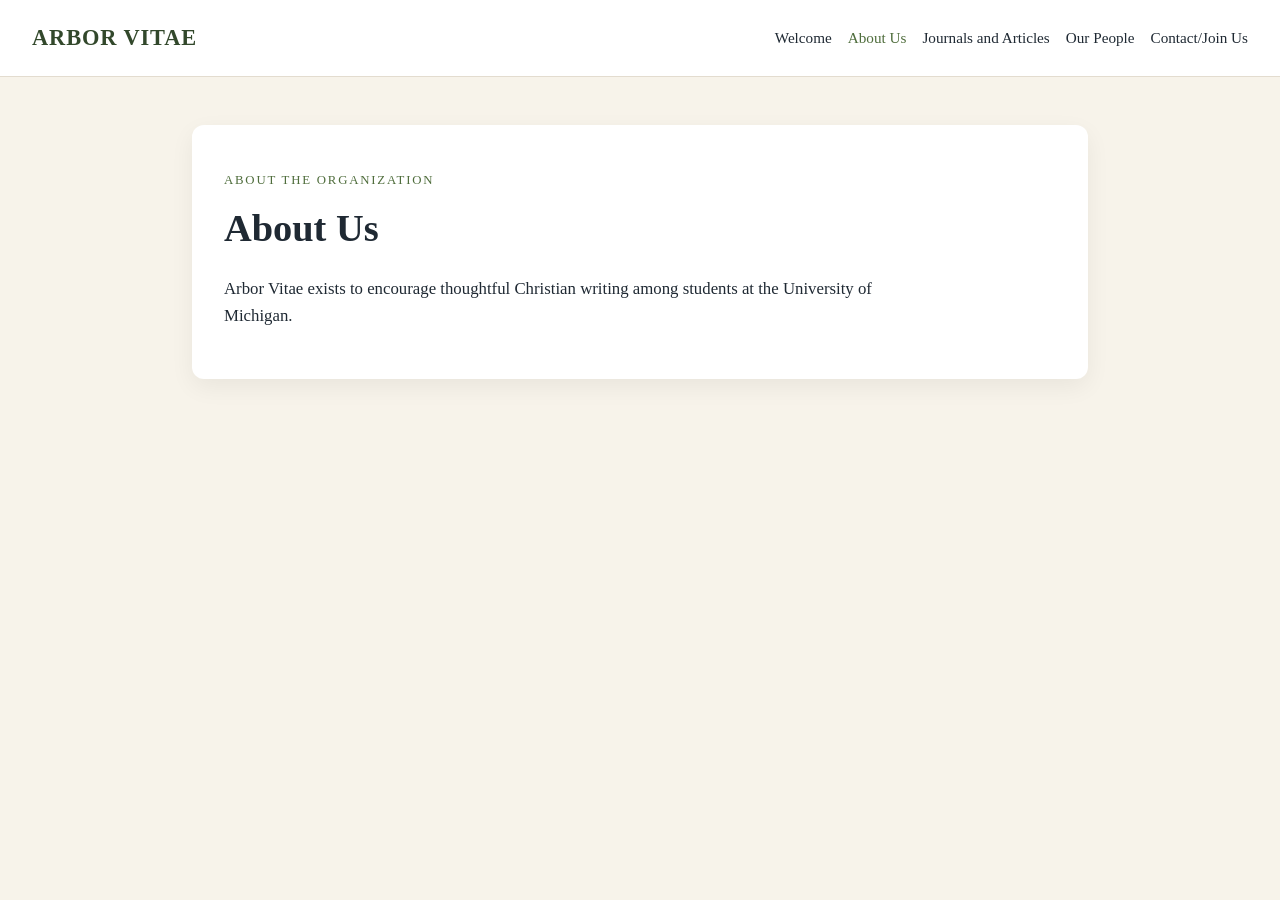
==== about/index.html @ 4d2ca2cb "Set up static site with auto-generated per-article pages Adds a build script that scans articles/ fo" ====
<!DOCTYPE html>
<html lang="en">
  <head>
    <meta charset="UTF-8" />
    <meta name="viewport" content="width=device-width, initial-scale=1.0" />
    <title>About Us | Arbor Vitae</title>
    <link rel="stylesheet" href="../styles.css" />
  </head>
  <body>
    <header class="site-header">
      <div class="brand-block">
        <a href="../" class="brand">Arbor Vitae</a>
      </div>
      <nav class="site-nav" aria-label="Primary navigation">
        <a href="../">Welcome</a>
        <a href="./" class="active">About Us</a>
        <a href="../articles/">Journals and Articles</a>
        <a href="../people/">Our People</a>
        <a href="../contact/">Contact/Join Us</a>
      </nav>
    </header>

    <main class="page-content">
      <section class="hero">
        <p class="section-label">About the organization</p>
        <h1>About Us</h1>
        <p class="intro">
          Arbor Vitae exists to encourage thoughtful Christian writing among students at the University of Michigan.
        </p>
      </section>
    </main>
  </body>
</html>
---- styles.css ----
:root {
  --bg: #f7f3ea;
  --surface: #ffffff;
  --text: #1f2933;
  --muted: #5b6770;
  --accent: #4f6d3c;
  --accent-dark: #32482b;
}

* {
  box-sizing: border-box;
}

body {
  margin: 0;
  font-family: Georgia, "Times New Roman", serif;
  background: var(--bg);
  color: var(--text);
  line-height: 1.6;
}

.site-header {
  display: flex;
  justify-content: space-between;
  align-items: center;
  padding: 1.25rem 2rem;
  background: var(--surface);
  border-bottom: 1px solid #e3dccf;
}

.brand {
  color: var(--accent-dark);
  text-decoration: none;
  font-size: 1.4rem;
  font-weight: 700;
  letter-spacing: 0.04em;
  text-transform: uppercase;
}

.site-nav {
  display: flex;
  gap: 1rem;
  flex-wrap: wrap;
}

.site-nav a {
  text-decoration: none;
  color: var(--text);
  font-size: 0.95rem;
}

.site-nav a.active,
.site-nav a:hover {
  color: var(--accent);
}

.page-content {
  max-width: 960px;
  margin: 0 auto;
  padding: 3rem 2rem 4rem;
}

.hero {
  background: var(--surface);
  padding: 2rem;
  border-radius: 12px;
  box-shadow: 0 8px 24px rgba(0, 0, 0, 0.06);
}

.section-label {
  text-transform: uppercase;
  letter-spacing: 0.14em;
  font-size: 0.8rem;
  color: var(--accent);
  margin-bottom: 0.5rem;
}

h1 {
  margin: 0 0 0.5rem;
  font-size: 2.4rem;
}

.verse {
  font-size: 1.1rem;
  font-weight: 600;
  color: var(--accent-dark);
  margin-bottom: 1rem;
}

.intro {
  font-size: 1.05rem;
  max-width: 720px;
}

.card-grid {
  display: grid;
  grid-template-columns: repeat(auto-fit, minmax(220px, 1fr));
  gap: 1rem;
  margin-top: 1.5rem;
}

.card {
  background: var(--surface);
  padding: 1.25rem;
  border-radius: 10px;
  box-shadow: 0 6px 16px rgba(0, 0, 0, 0.05);
}

a.card {
  display: block;
  color: inherit;
  text-decoration: none;
  transition: box-shadow 0.15s ease, transform 0.15s ease;
}

a.card:hover {
  box-shadow: 0 8px 20px rgba(0, 0, 0, 0.1);
  transform: translateY(-2px);
}

.pdf-viewer {
  margin-top: 1.5rem;
}

.pdf-viewer iframe {
  width: 100%;
  height: 80vh;
  border: none;
  border-radius: 12px;
  background: var(--surface);
  box-shadow: 0 8px 24px rgba(0, 0, 0, 0.06);
}

.site-footer {
  text-align: center;
  padding: 1.5rem 1rem 2rem;
}

.site-footer a {
  color: var(--accent-dark);
  text-decoration: none;
}

@media (max-width: 700px) {
  .site-header {
    flex-direction: column;
    align-items: flex-start;
  }

  .site-nav {
    margin-top: 0.75rem;
  }
}
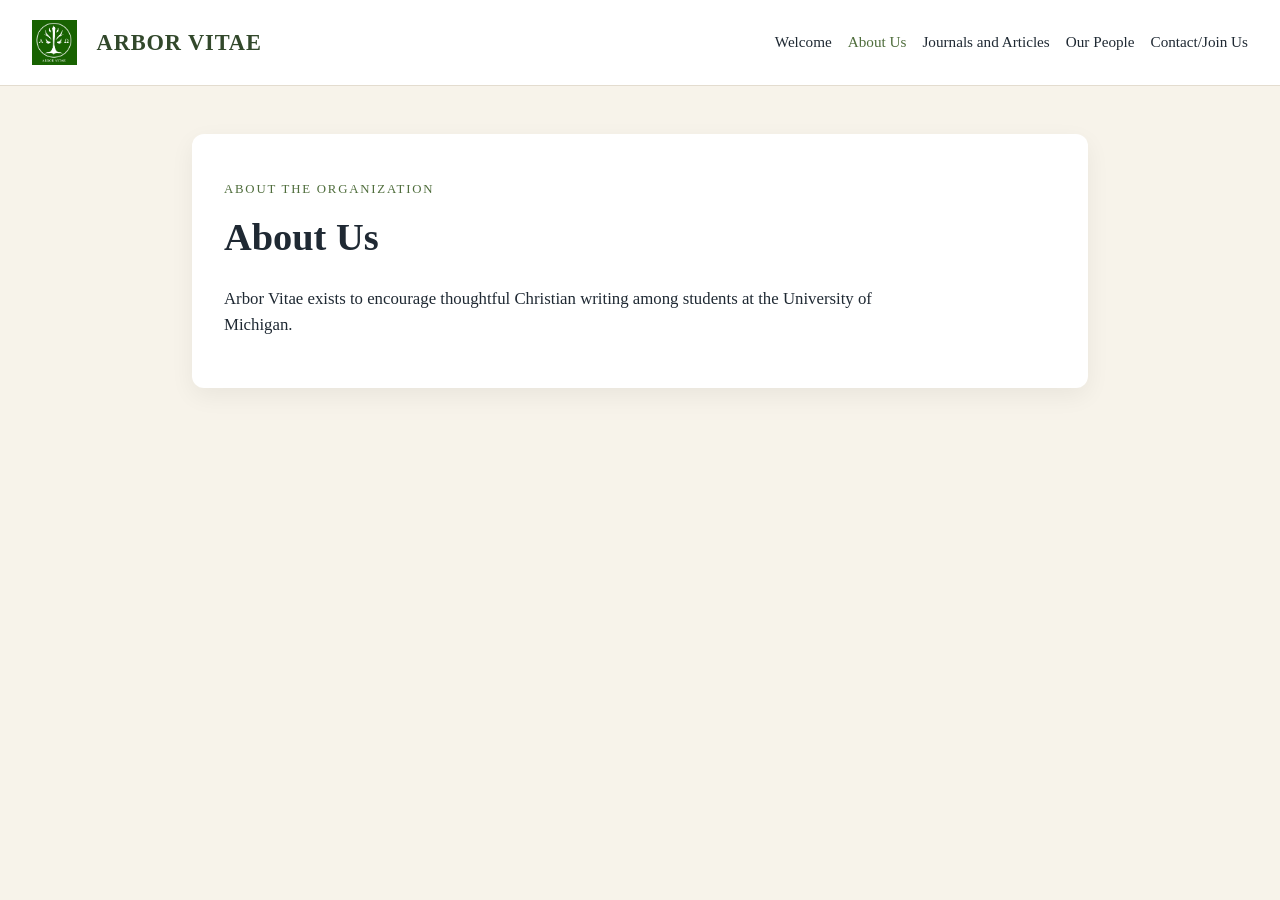
==== commit c7f5c855: "Added a new bio and the arbor vitae logo" ====
--- a/about/index.html
+++ b/about/index.html
@@ -9,7 +9,10 @@
   <body>
     <header class="site-header">
       <div class="brand-block">
-        <a href="../" class="brand">Arbor Vitae</a>
+        <a href="../" class="brand">
+          <img src="../images/ArborVitaeLogo.png" alt="" class="brand-logo" />
+          Arbor Vitae
+        </a>
       </div>
       <nav class="site-nav" aria-label="Primary navigation">
         <a href="../">Welcome</a>
--- a/styles.css
+++ b/styles.css
@@ -29,12 +29,21 @@
 }
 
 .brand {
+  display: flex;
+  align-items: center;
+  gap: calc(0.6rem + 10px);
   color: var(--accent-dark);
   text-decoration: none;
   font-size: 1.4rem;
   font-weight: 700;
   letter-spacing: 0.04em;
   text-transform: uppercase;
+}
+
+.brand-logo {
+  width: 45px;
+  height: 45px;
+  object-fit: contain;
 }
 
 .site-nav {
@@ -118,6 +127,50 @@
   transform: translateY(-2px);
 }
 
+.people-grid {
+  display: grid;
+  grid-template-columns: repeat(2, 1fr);
+  gap: 1.5rem;
+  margin-top: 1.5rem;
+}
+
+.person-card {
+  background: var(--surface);
+  padding: 1.5rem;
+  border-radius: 10px;
+  box-shadow: 0 6px 16px rgba(0, 0, 0, 0.05);
+  text-align: center;
+}
+
+.person-photo {
+  width: 200px;
+  height: 200px;
+  margin: 0 auto 1rem;
+  border-radius: 50%;
+  overflow: hidden;
+  display: flex;
+  align-items: center;
+  justify-content: center;
+}
+
+.person-photo img {
+  display: flex;
+  width: 200px;
+}
+
+.person-bio h2 {
+  margin: 0 0 0.15rem;
+  font-size: 1.3rem;
+}
+
+.person-role {
+  color: var(--accent);
+  font-size: 0.8rem;
+  text-transform: uppercase;
+  letter-spacing: 0.08em;
+  margin-bottom: 0.75rem;
+}
+
 .pdf-viewer {
   margin-top: 1.5rem;
 }
@@ -150,4 +203,8 @@
   .site-nav {
     margin-top: 0.75rem;
   }
-}
+
+  .people-grid {
+    grid-template-columns: 1fr;
+  }
+}
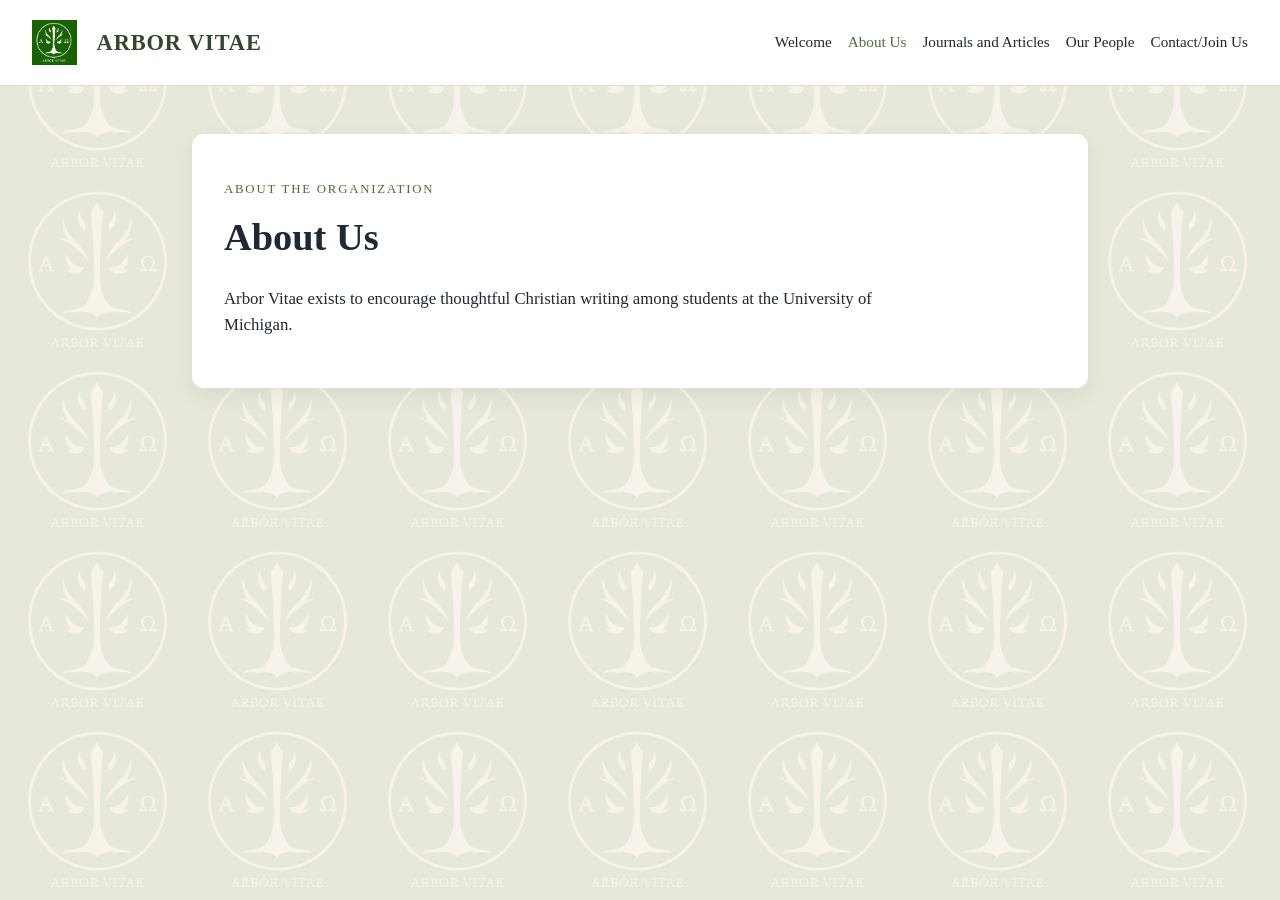
==== commit 2027f399: "Bg pattern update" ====
--- a/about/index.html
+++ b/about/index.html
@@ -7,6 +7,7 @@
     <link rel="stylesheet" href="../styles.css" />
   </head>
   <body>
+    <div class="bg-pattern" aria-hidden="true"></div>
     <header class="site-header">
       <div class="brand-block">
         <a href="../" class="brand">
--- a/styles.css
+++ b/styles.css
@@ -40,6 +40,18 @@
   text-transform: uppercase;
 }
 
+.bg-pattern {
+  position: fixed;
+  inset: 0;
+  z-index: -1;
+  background-image: url("images/ArborVitaeLogo.png");
+  background-repeat: repeat;
+  background-position: center;
+  background-size: 180px 180px;
+  opacity: 0.07;
+  pointer-events: none;
+}
+
 .brand-logo {
   width: 45px;
   height: 45px;
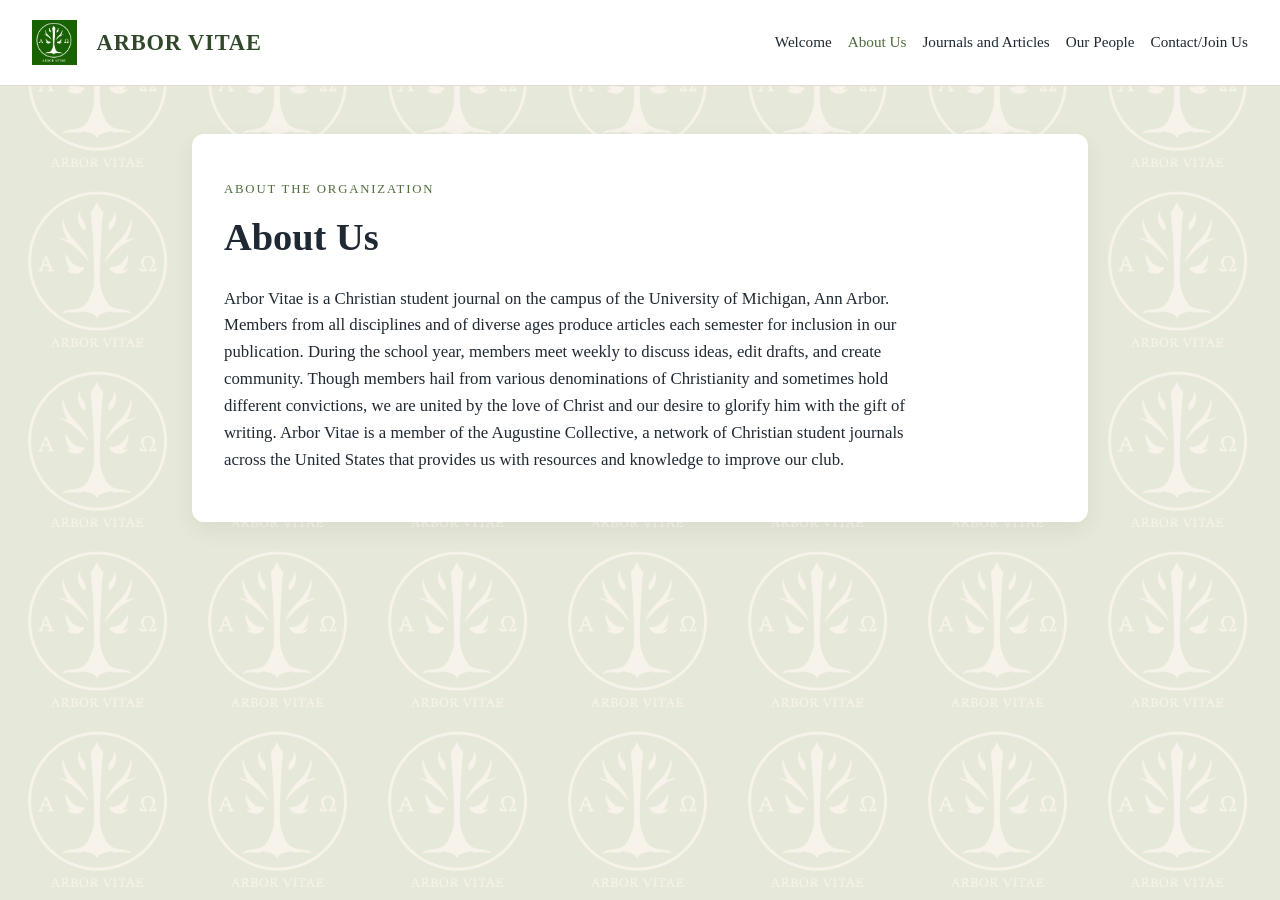
==== commit 452262d6: "Update index.html" ====
--- a/about/index.html
+++ b/about/index.html
@@ -29,7 +29,7 @@
         <p class="section-label">About the organization</p>
         <h1>About Us</h1>
         <p class="intro">
-          Arbor Vitae exists to encourage thoughtful Christian writing among students at the University of Michigan.
+          Arbor Vitae is a Christian student journal on the campus of the University of Michigan, Ann Arbor. Members from all disciplines and of diverse ages produce articles each semester for inclusion in our publication. During the school year, members meet weekly to discuss ideas, edit drafts, and create community. Though members hail from various denominations of Christianity and sometimes hold different convictions, we are united by the love of Christ and our desire to glorify him with the gift of writing. Arbor Vitae is a member of the Augustine Collective, a network of Christian student journals across the United States that provides us with resources and knowledge to improve our club.
         </p>
       </section>
     </main>
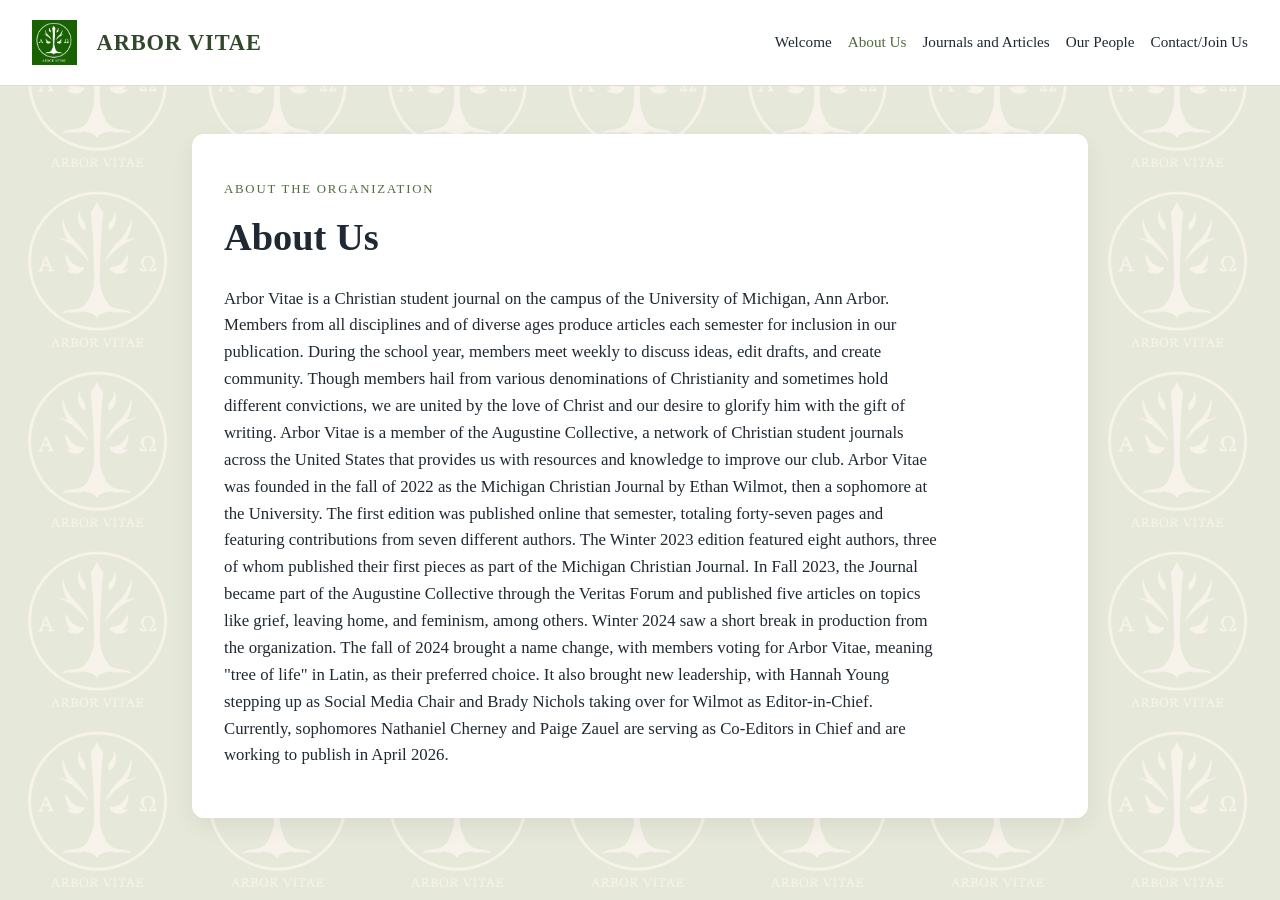
==== commit 0f02b5d2: "Update index.html" ====
--- a/about/index.html
+++ b/about/index.html
@@ -30,6 +30,7 @@
         <h1>About Us</h1>
         <p class="intro">
           Arbor Vitae is a Christian student journal on the campus of the University of Michigan, Ann Arbor. Members from all disciplines and of diverse ages produce articles each semester for inclusion in our publication. During the school year, members meet weekly to discuss ideas, edit drafts, and create community. Though members hail from various denominations of Christianity and sometimes hold different convictions, we are united by the love of Christ and our desire to glorify him with the gift of writing. Arbor Vitae is a member of the Augustine Collective, a network of Christian student journals across the United States that provides us with resources and knowledge to improve our club.
+          Arbor Vitae was founded in the fall of 2022 as the Michigan Christian Journal by Ethan Wilmot, then a sophomore at the University. The first edition was published online that semester, totaling forty-seven pages and featuring contributions from seven different authors. The Winter 2023 edition featured eight authors, three of whom published their first pieces as part of the Michigan Christian Journal. In Fall 2023, the Journal became part of the Augustine Collective through the Veritas Forum and published five articles on topics like grief, leaving home, and feminism, among others. Winter 2024 saw a short break in production from the organization. The fall of 2024 brought a name change, with members voting for Arbor Vitae, meaning "tree of life" in Latin, as their preferred choice. It also brought new leadership, with Hannah Young stepping up as Social Media Chair and Brady Nichols taking over for Wilmot as Editor-in-Chief. Currently, sophomores Nathaniel Cherney and Paige Zauel are serving as Co-Editors in Chief and are working to publish in April 2026.
         </p>
       </section>
     </main>
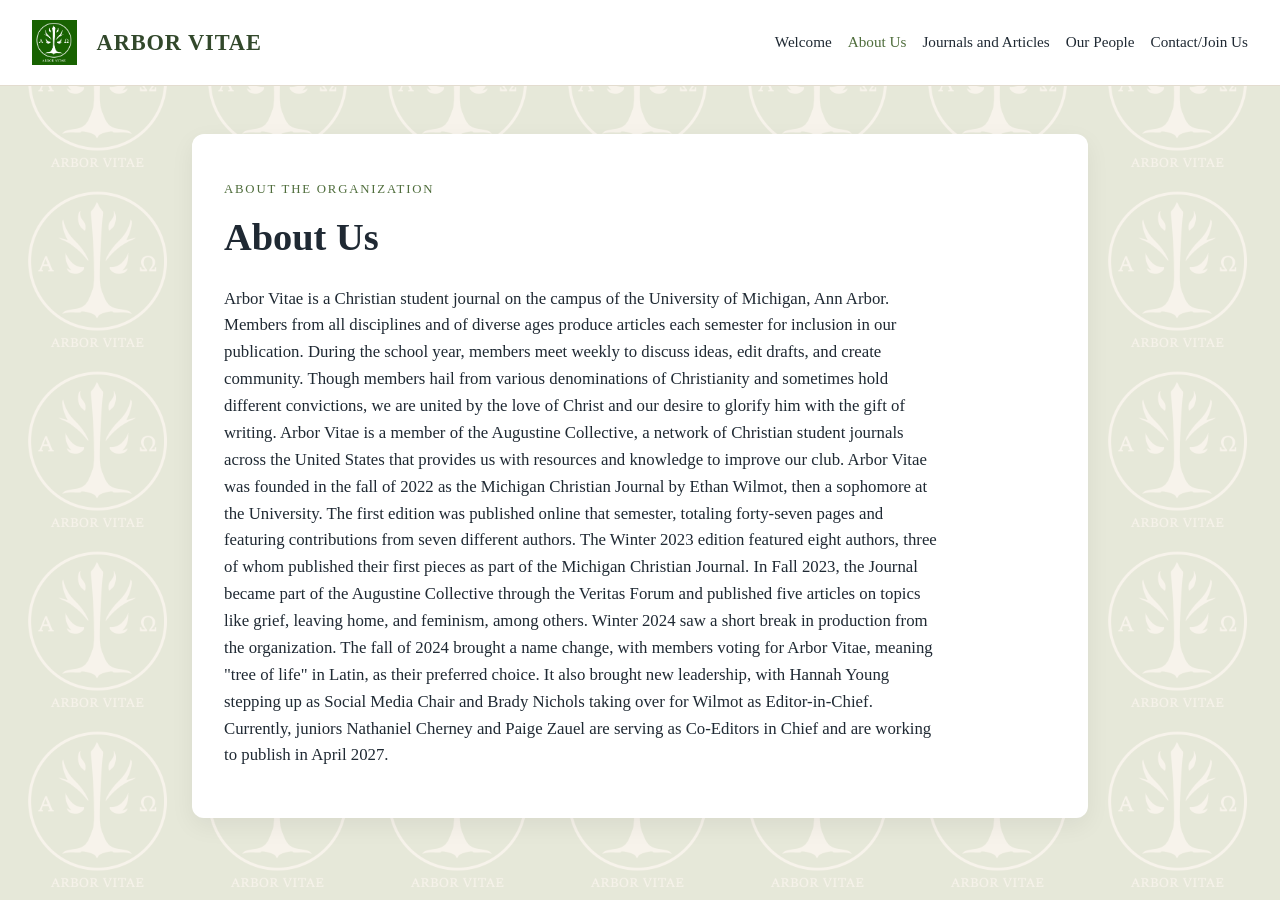
==== commit 7838eb0b: "Update index.html" ====
--- a/about/index.html
+++ b/about/index.html
@@ -30,7 +30,7 @@
         <h1>About Us</h1>
         <p class="intro">
           Arbor Vitae is a Christian student journal on the campus of the University of Michigan, Ann Arbor. Members from all disciplines and of diverse ages produce articles each semester for inclusion in our publication. During the school year, members meet weekly to discuss ideas, edit drafts, and create community. Though members hail from various denominations of Christianity and sometimes hold different convictions, we are united by the love of Christ and our desire to glorify him with the gift of writing. Arbor Vitae is a member of the Augustine Collective, a network of Christian student journals across the United States that provides us with resources and knowledge to improve our club.
-          Arbor Vitae was founded in the fall of 2022 as the Michigan Christian Journal by Ethan Wilmot, then a sophomore at the University. The first edition was published online that semester, totaling forty-seven pages and featuring contributions from seven different authors. The Winter 2023 edition featured eight authors, three of whom published their first pieces as part of the Michigan Christian Journal. In Fall 2023, the Journal became part of the Augustine Collective through the Veritas Forum and published five articles on topics like grief, leaving home, and feminism, among others. Winter 2024 saw a short break in production from the organization. The fall of 2024 brought a name change, with members voting for Arbor Vitae, meaning "tree of life" in Latin, as their preferred choice. It also brought new leadership, with Hannah Young stepping up as Social Media Chair and Brady Nichols taking over for Wilmot as Editor-in-Chief. Currently, sophomores Nathaniel Cherney and Paige Zauel are serving as Co-Editors in Chief and are working to publish in April 2026.
+          Arbor Vitae was founded in the fall of 2022 as the Michigan Christian Journal by Ethan Wilmot, then a sophomore at the University. The first edition was published online that semester, totaling forty-seven pages and featuring contributions from seven different authors. The Winter 2023 edition featured eight authors, three of whom published their first pieces as part of the Michigan Christian Journal. In Fall 2023, the Journal became part of the Augustine Collective through the Veritas Forum and published five articles on topics like grief, leaving home, and feminism, among others. Winter 2024 saw a short break in production from the organization. The fall of 2024 brought a name change, with members voting for Arbor Vitae, meaning "tree of life" in Latin, as their preferred choice. It also brought new leadership, with Hannah Young stepping up as Social Media Chair and Brady Nichols taking over for Wilmot as Editor-in-Chief. Currently, juniors Nathaniel Cherney and Paige Zauel are serving as Co-Editors in Chief and are working to publish in April 2027.
         </p>
       </section>
     </main>
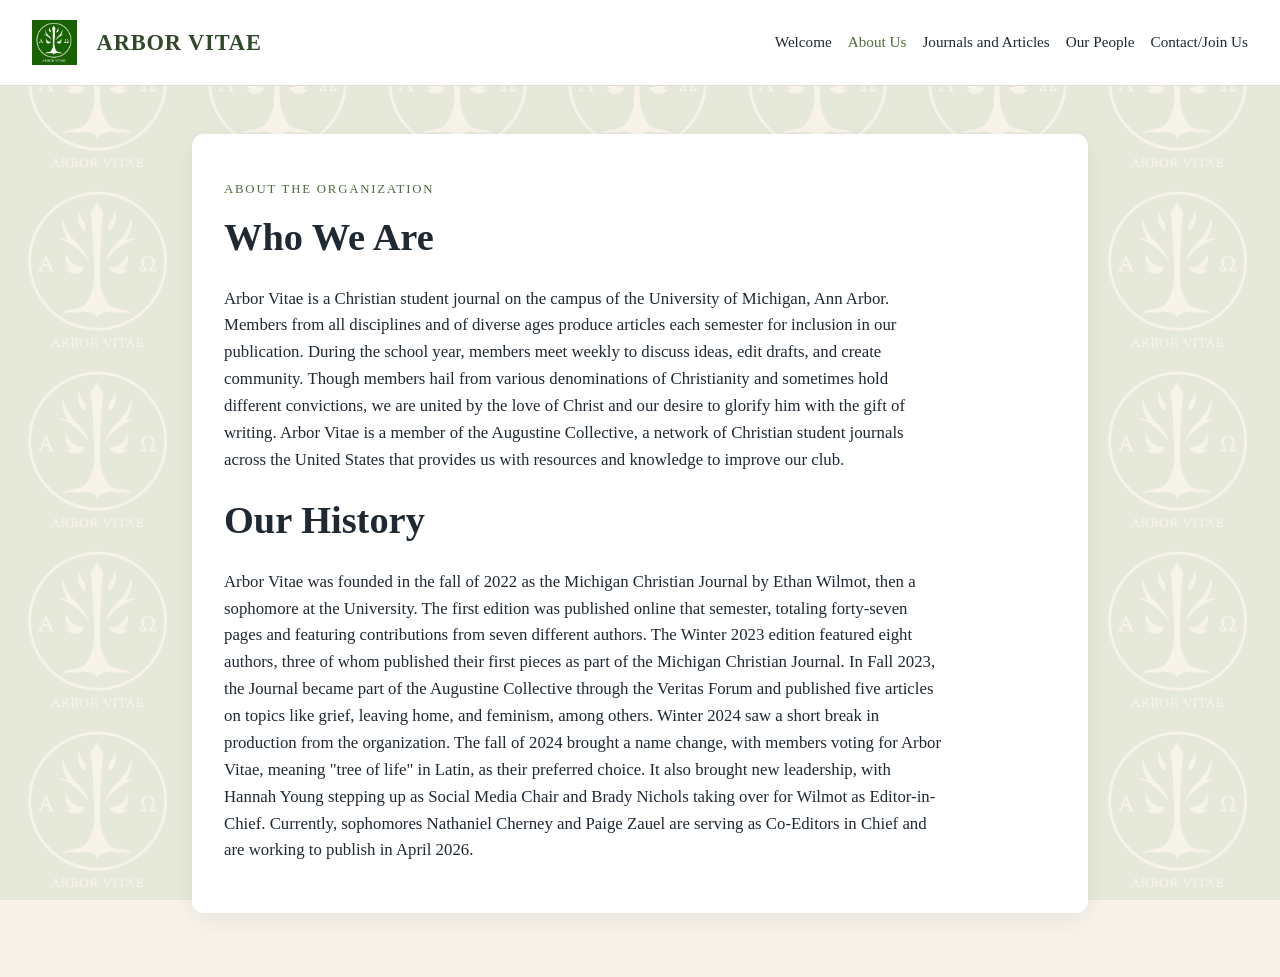
==== commit 33f3d21f: "updated about page" ====
--- a/about/index.html
+++ b/about/index.html
@@ -27,11 +27,19 @@
     <main class="page-content">
       <section class="hero">
         <p class="section-label">About the organization</p>
-        <h1>About Us</h1>
+        <h1>Who We Are</h1>
         <p class="intro">
           Arbor Vitae is a Christian student journal on the campus of the University of Michigan, Ann Arbor. Members from all disciplines and of diverse ages produce articles each semester for inclusion in our publication. During the school year, members meet weekly to discuss ideas, edit drafts, and create community. Though members hail from various denominations of Christianity and sometimes hold different convictions, we are united by the love of Christ and our desire to glorify him with the gift of writing. Arbor Vitae is a member of the Augustine Collective, a network of Christian student journals across the United States that provides us with resources and knowledge to improve our club.
+        </p>
+        <h1>Our History</h1>
+        <p class="intro">
+          Arbor Vitae was founded in the fall of 2022 as the Michigan Christian Journal by Ethan Wilmot, then a sophomore at the University. The first edition was published online that semester, totaling forty-seven pages and featuring contributions from seven different authors. The Winter 2023 edition featured eight authors, three of whom published their first pieces as part of the Michigan Christian Journal. In Fall 2023, the Journal became part of the Augustine Collective through the Veritas Forum and published five articles on topics like grief, leaving home, and feminism, among others. Winter 2024 saw a short break in production from the organization. The fall of 2024 brought a name change, with members voting for Arbor Vitae, meaning "tree of life" in Latin, as their preferred choice. It also brought new leadership, with Hannah Young stepping up as Social Media Chair and Brady Nichols taking over for Wilmot as Editor-in-Chief. Currently, sophomores Nathaniel Cherney and Paige Zauel are serving as Co-Editors in Chief and are working to publish in April 2026.
+
+        </p>
+        <!-- <p class="intro">
+          Arbor Vitae is a Christian student journal on the campus of the University of Michigan, Ann Arbor. Members from all disciplines and of diverse ages produce articles each semester for inclusion in our publication. During the school year, members meet weekly to discuss ideas, edit drafts, and create community. Though members hail from various denominations of Christianity and sometimes hold different convictions, we are united by the love of Christ and our desire to glorify him with the gift of writing. Arbor Vitae is a member of the Augustine Collective, a network of Christian student journals across the United States that provides us with resources and knowledge to improve our club.
           Arbor Vitae was founded in the fall of 2022 as the Michigan Christian Journal by Ethan Wilmot, then a sophomore at the University. The first edition was published online that semester, totaling forty-seven pages and featuring contributions from seven different authors. The Winter 2023 edition featured eight authors, three of whom published their first pieces as part of the Michigan Christian Journal. In Fall 2023, the Journal became part of the Augustine Collective through the Veritas Forum and published five articles on topics like grief, leaving home, and feminism, among others. Winter 2024 saw a short break in production from the organization. The fall of 2024 brought a name change, with members voting for Arbor Vitae, meaning "tree of life" in Latin, as their preferred choice. It also brought new leadership, with Hannah Young stepping up as Social Media Chair and Brady Nichols taking over for Wilmot as Editor-in-Chief. Currently, juniors Nathaniel Cherney and Paige Zauel are serving as Co-Editors in Chief and are working to publish in April 2027.
-        </p>
+        </p> -->
       </section>
     </main>
   </body>
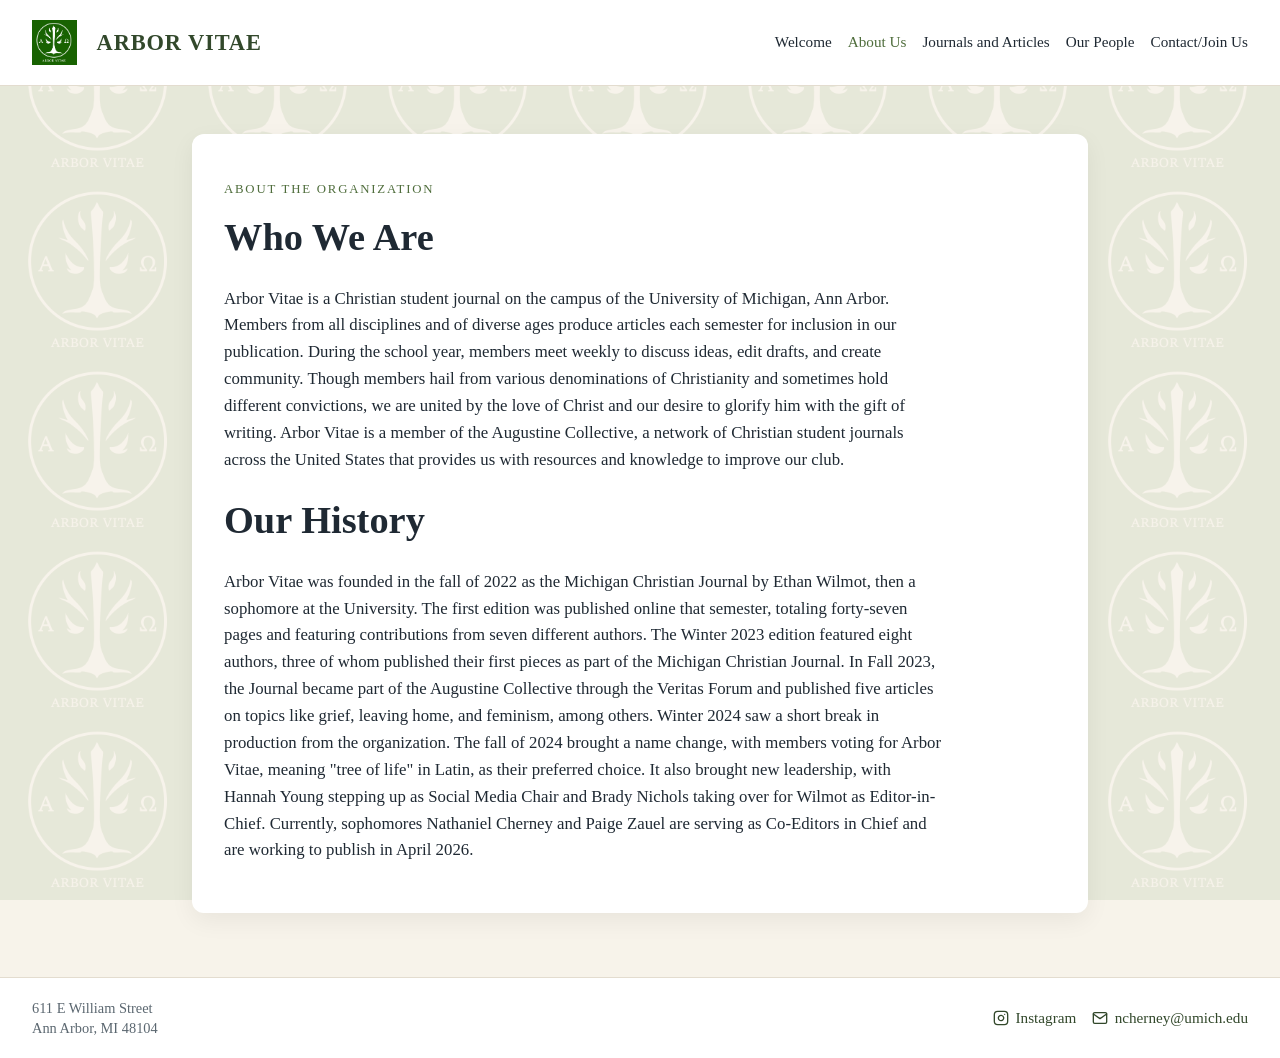
==== commit 61e0a35b: "Style changes" ====
--- a/about/index.html
+++ b/about/index.html
@@ -42,5 +42,22 @@
         </p> -->
       </section>
     </main>
+
+    <footer class="site-footer">
+      <div class="footer-address">
+        611 E William Street<br />
+        Ann Arbor, MI 48104
+      </div>
+      <div class="footer-links">
+        <a href="https://www.instagram.com/arborvitaeumich/" target="_blank" rel="noreferrer">
+          <svg class="icon" viewBox="0 0 24 24" fill="none" stroke="currentColor" stroke-width="2" stroke-linecap="round" stroke-linejoin="round" aria-hidden="true"><rect x="2" y="2" width="20" height="20" rx="5" ry="5"></rect><path d="M16 11.37A4 4 0 1 1 12.63 8 4 4 0 0 1 16 11.37z"></path><line x1="17.5" y1="6.5" x2="17.51" y2="6.5"></line></svg>
+          Instagram
+        </a>
+        <a href="mailto:ncherney@umich.edu">
+          <svg class="icon" viewBox="0 0 24 24" fill="none" stroke="currentColor" stroke-width="2" stroke-linecap="round" stroke-linejoin="round" aria-hidden="true"><path d="M4 4h16c1.1 0 2 .9 2 2v12c0 1.1-.9 2-2 2H4c-1.1 0-2-.9-2-2V6c0-1.1.9-2 2-2z"></path><polyline points="22,6 12,13 2,6"></polyline></svg>
+          ncherney@umich.edu
+        </a>
+      </div>
+    </footer>
   </body>
 </html>
--- a/styles.css
+++ b/styles.css
@@ -11,8 +11,15 @@
   box-sizing: border-box;
 }
 
+html {
+  height: 100%;
+}
+
 body {
   margin: 0;
+  min-height: 100%;
+  display: flex;
+  flex-direction: column;
   font-family: Georgia, "Times New Roman", serif;
   background: var(--bg);
   color: var(--text);
@@ -76,7 +83,9 @@
 }
 
 .page-content {
+  flex: 1;
   max-width: 960px;
+  width: 100%;
   margin: 0 auto;
   padding: 3rem 2rem 4rem;
 }
@@ -101,6 +110,14 @@
   font-size: 2.4rem;
 }
 
+.verse-text {
+  font-style: italic;
+  font-size: 1.05rem;
+  color: var(--text);
+  max-width: 720px;
+  margin: 0.5rem 0 0.5rem;
+}
+
 .verse {
   font-size: 1.1rem;
   font-weight: 600;
@@ -111,6 +128,82 @@
 .intro {
   font-size: 1.05rem;
   max-width: 720px;
+}
+
+.instagram-link {
+  display: inline-block;
+  margin-top: 1.5rem;
+  color: var(--accent-dark);
+  font-weight: 600;
+  text-decoration: none;
+}
+
+.instagram-link:hover {
+  color: var(--accent);
+}
+
+.email-form {
+  margin-top: 2rem;
+  padding-top: 1.5rem;
+  border-top: 1px solid #e3dccf;
+}
+
+.email-form h2 {
+  margin: 0 0 0.75rem;
+  font-size: 1.4rem;
+}
+
+.contact-form {
+  display: flex;
+  flex-direction: column;
+  gap: 0.75rem;
+  max-width: 520px;
+}
+
+.contact-form label {
+  font-size: 0.85rem;
+  font-weight: 600;
+  color: var(--accent-dark);
+}
+
+.contact-form input,
+.contact-form textarea {
+  font-family: inherit;
+  font-size: 1rem;
+  padding: 0.6rem 0.75rem;
+  border: 1px solid #e3dccf;
+  border-radius: 8px;
+  background: var(--bg);
+  color: var(--text);
+  resize: vertical;
+}
+
+.contact-form input:focus,
+.contact-form textarea:focus {
+  outline: 2px solid var(--accent);
+  outline-offset: 1px;
+}
+
+.contact-form .button {
+  align-self: flex-start;
+  display: inline-block;
+  margin-top: 0.5rem;
+  margin-bottom: 1rem;
+  font-family: inherit;
+  font-size: 0.95rem;
+  padding: 0.6rem 1.5rem;
+  border: none;
+  border-radius: 8px;
+  background: var(--accent);
+  color: #fff;
+  text-decoration: none;
+  cursor: pointer;
+  transition: background 0.15s ease;
+}
+
+.contact-form .button:hover {
+  background: var(--accent-dark);
+  color: #fff;
 }
 
 .card-grid {
@@ -197,13 +290,46 @@
 }
 
 .site-footer {
-  text-align: center;
-  padding: 1.5rem 1rem 2rem;
-}
-
-.site-footer a {
-  color: var(--accent-dark);
-  text-decoration: none;
+  display: flex;
+  justify-content: space-between;
+  align-items: center;
+  gap: 1rem;
+  flex-wrap: wrap;
+  padding: 1.25rem 2rem;
+  background: var(--surface);
+  border-top: 1px solid #e3dccf;
+}
+
+.footer-address {
+  color: var(--muted);
+  font-size: 0.9rem;
+  line-height: 1.4;
+}
+
+.footer-links {
+  display: flex;
+  gap: 1rem;
+  flex-wrap: wrap;
+}
+
+.footer-links a {
+  display: inline-flex;
+  align-items: center;
+  gap: 0.4rem;
+  color: var(--accent-dark);
+  text-decoration: none;
+  font-size: 0.95rem;
+}
+
+.footer-links .icon {
+  width: 16px;
+  height: 16px;
+  flex-shrink: 0;
+}
+
+.footer-links a:hover,
+.footer-links a.active {
+  color: var(--accent);
 }
 
 @media (max-width: 700px) {
@@ -216,6 +342,11 @@
     margin-top: 0.75rem;
   }
 
+  .site-footer {
+    flex-direction: column;
+    align-items: flex-start;
+  }
+
   .people-grid {
     grid-template-columns: 1fr;
   }
